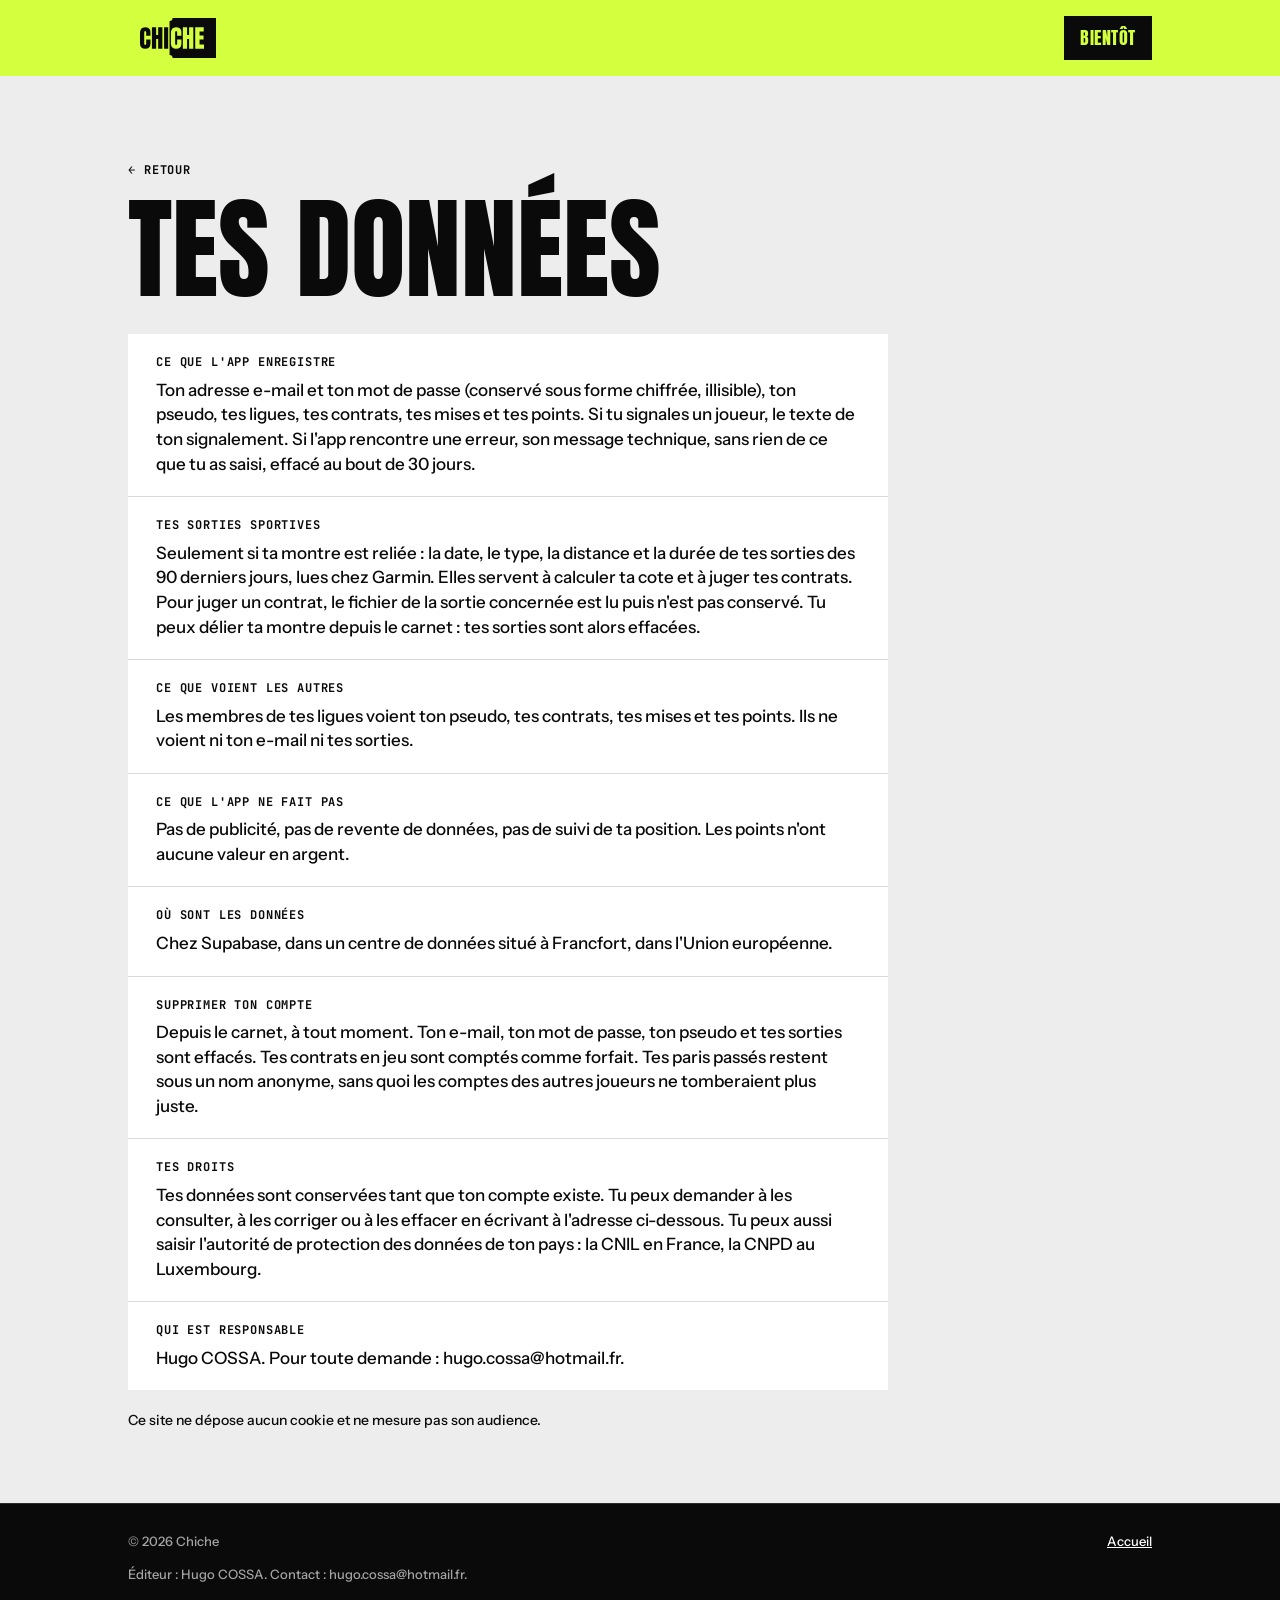
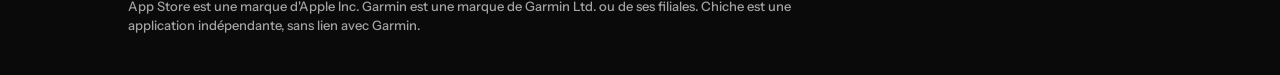
==== confidentialite.html @ c739233f "Mise en ligne du site Co-Authored-By: Claude Fable 5.2 <noreply@anthropic.com>" ====
<!doctype html>
<html lang="fr">
<head>
  <meta charset="utf-8">
  <meta name="viewport" content="width=device-width, initial-scale=1, viewport-fit=cover">
  <title>Tes données — Chiche</title>
  <meta name="description" content="Ce que Chiche enregistre, ce que voient les autres joueurs, où sont les données et comment supprimer ton compte.">
  <meta name="theme-color" content="#EDEDED">
  <link rel="canonical" href="https://chiche.cloud/confidentialite.html">
  <link rel="icon" href="assets/favicon.svg" type="image/svg+xml">
  <link rel="icon" href="assets/favicon-32.png" sizes="32x32" type="image/png">
  <link rel="apple-touch-icon" href="assets/apple-touch-icon.png">
  <link rel="stylesheet" href="styles.css">
</head>
<body>
  <header class="top">
    <div class="wrap top__row">
      <a class="top__logo" href="./" aria-label="Chiche, accueil"><img src="assets/chiche-ticket.svg" alt="Chiche" width="182" height="40"></a>
      <nav class="top__nav" aria-label="Sections">
        <a class="button button--small" data-store href="./#telecharger">Bientôt</a>
      </nav>
    </div>
  </header>

  <main class="page">
    <div class="wrap">
      <a class="back" href="./"><span aria-hidden="true">←</span> Retour</a>
      <h1 class="display">Tes données</h1>
      <!-- Ce texte est celui de l'écran « Tes données » de l'app (apps/mobile/src/lib/legal.ts) : un test vérifie qu'ils sont identiques. -->
      <div class="page__list">
        <section><h2>Ce que l'app enregistre</h2><p>Ton adresse e-mail et ton mot de passe (conservé sous forme chiffrée, illisible), ton pseudo, tes ligues, tes contrats, tes mises et tes points. Si tu signales un joueur, le texte de ton signalement. Si l'app rencontre une erreur, son message technique, sans rien de ce que tu as saisi, effacé au bout de 30 jours.</p></section>
        <section><h2>Tes sorties sportives</h2><p>Seulement si ta montre est reliée : la date, le type, la distance et la durée de tes sorties des 90 derniers jours, lues chez Garmin. Elles servent à calculer ta cote et à juger tes contrats. Pour juger un contrat, le fichier de la sortie concernée est lu puis n'est pas conservé. Tu peux délier ta montre depuis le carnet : tes sorties sont alors effacées.</p></section>
        <section><h2>Ce que voient les autres</h2><p>Les membres de tes ligues voient ton pseudo, tes contrats, tes mises et tes points. Ils ne voient ni ton e-mail ni tes sorties.</p></section>
        <section><h2>Ce que l'app ne fait pas</h2><p>Pas de publicité, pas de revente de données, pas de suivi de ta position. Les points n'ont aucune valeur en argent.</p></section>
        <section><h2>Où sont les données</h2><p>Chez Supabase, dans un centre de données situé à Francfort, dans l'Union européenne.</p></section>
        <section><h2>Supprimer ton compte</h2><p>Depuis le carnet, à tout moment. Ton e-mail, ton mot de passe, ton pseudo et tes sorties sont effacés. Tes contrats en jeu sont comptés comme forfait. Tes paris passés restent sous un nom anonyme, sans quoi les comptes des autres joueurs ne tomberaient plus juste.</p></section>
        <section><h2>Tes droits</h2><p>Tes données sont conservées tant que ton compte existe. Tu peux demander à les consulter, à les corriger ou à les effacer en écrivant à l'adresse ci-dessous. Tu peux aussi saisir l'autorité de protection des données de ton pays : la CNIL en France, la CNPD au Luxembourg.</p></section>
        <section><h2>Qui est responsable</h2><p>Hugo COSSA. Pour toute demande : hugo.cossa@hotmail.fr.</p></section>
      </div>
      <p class="page__note">Ce site ne dépose aucun cookie et ne mesure pas son audience.</p>
    </div>
  </main>

  <footer class="foot">
    <div class="wrap">
      <div class="foot__row">
        <span>© 2026 Chiche</span>
        <span><a href="./">Accueil</a></span>
      </div>
      <p>Éditeur : Hugo COSSA. Contact : hugo.cossa@hotmail.fr.</p>
      <p>App Store est une marque d'Apple Inc. Garmin est une marque de Garmin Ltd. ou de ses filiales. Chiche est une application indépendante, sans lien avec Garmin.</p>
    </div>
  </footer>

  <script src="site.js"></script>
</body>
</html>
---- styles.css ----
/* Chiche — le site. Mêmes couleurs, mêmes polices et mêmes pièces que l'app (brand/tokens.json). */

@font-face {
  font-family: "Anton";
  src: url("fonts/Anton-Regular.ttf") format("truetype");
  font-display: swap;
}
@font-face {
  font-family: "Instrument Sans";
  font-weight: 500;
  src: url("fonts/InstrumentSans-Medium.ttf") format("truetype");
  font-display: swap;
}
@font-face {
  font-family: "Instrument Sans";
  font-weight: 600;
  src: url("fonts/InstrumentSans-SemiBold.ttf") format("truetype");
  font-display: swap;
}
@font-face {
  font-family: "JetBrains Mono";
  font-weight: 500;
  src: url("fonts/JetBrainsMono-Medium.ttf") format("truetype");
  font-display: swap;
}
@font-face {
  font-family: "JetBrains Mono";
  font-weight: 700;
  src: url("fonts/JetBrainsMono-Bold.ttf") format("truetype");
  font-display: swap;
}

/* Mise en page : des bandes pleine largeur, comme les blocs d'un ticket ; aucun arrondi. */
:root {
  --ink: #0a0a0a;
  --counter: #ededed;
  --ticket: #ffffff;
  --acid: #d4ff3f;
  --red: #ff4127;
  --grey: #5c5c5c;
  --grey-on-ink: #a3a3a3;
  --rule: #d9d9d9;

  --display: "Anton", "Arial Narrow", Impact, sans-serif;
  --text: "Instrument Sans", system-ui, -apple-system, "Segoe UI", sans-serif;
  --mono: "JetBrains Mono", ui-monospace, "SF Mono", Menlo, monospace;

  --gutter: clamp(16px, 5vw, 48px);
  --wide: 1120px;
}

*,
*::before,
*::after {
  box-sizing: border-box;
}
html {
  -webkit-text-size-adjust: 100%;
  scroll-behavior: smooth;
}
body {
  margin: 0;
  background: var(--counter);
  color: var(--ink);
  font: 500 17px / 1.45 var(--text);
}
img {
  max-width: 100%;
  display: block;
}
a {
  color: inherit;
}
:focus-visible {
  outline: 3px solid var(--ink);
  outline-offset: 3px;
}
.on-ink :focus-visible {
  outline-color: var(--acid);
}

.wrap {
  max-width: var(--wide);
  margin-inline: auto;
  padding-left: max(var(--gutter), env(safe-area-inset-left, 0px));
  padding-right: max(var(--gutter), env(safe-area-inset-right, 0px));
}

/* ---- Typographie ---- */
.display {
  font-family: var(--display);
  font-weight: 400;
  text-transform: uppercase;
  line-height: 1.02;
  letter-spacing: 0;
  margin: 0;
  text-wrap: balance;
}
.mono {
  font-family: var(--mono);
  font-weight: 500;
  font-size: 12px;
  line-height: 1.45;
  letter-spacing: 0.07em;
  text-transform: uppercase;
  color: var(--grey);
  margin: 0;
}
.mono--bold {
  font-weight: 700;
  color: var(--ink);
}
.lead {
  font-size: clamp(18px, 2.2vw, 22px);
  font-weight: 600;
  line-height: 1.35;
  margin: 0;
  max-width: 34ch;
}

/* ---- Boutons ---- */
.button {
  display: inline-flex;
  align-items: center;
  justify-content: center;
  min-height: 64px;
  padding: 0 28px;
  border: 0;
  background: var(--ink);
  color: var(--acid);
  font-family: var(--display);
  font-size: 26px;
  letter-spacing: 0.03em;
  text-transform: uppercase;
  text-decoration: none;
  cursor: pointer;
}
.button:hover {
  background: #000;
}
.button:active {
  transform: translate(2px, 2px);
}
.button--acid {
  background: var(--acid);
  color: var(--ink);
  box-shadow: 6px 6px 0 var(--ink);
}
.button--acid:hover {
  background: var(--acid);
}
.button--acid:active {
  transform: translate(6px, 6px);
  box-shadow: none;
}
.on-ink .button--acid {
  box-shadow: 6px 6px 0 var(--ticket);
}
/* Tant que l'app n'est pas publiée, le bouton est une simple mention : il ne se presse pas. */
span.button {
  cursor: default;
}
span.button:hover {
  background: var(--ink);
}
span.button:active {
  transform: none;
}
span.button--acid:hover {
  background: var(--acid);
}
span.button--acid:active {
  transform: none;
  box-shadow: 6px 6px 0 var(--ink);
}
.on-ink span.button--acid:active {
  box-shadow: 6px 6px 0 var(--ticket);
}
.sr {
  position: absolute;
  width: 1px;
  height: 1px;
  margin: -1px;
  padding: 0;
  overflow: hidden;
  clip-path: inset(50%);
  white-space: nowrap;
  border: 0;
}
.button--small {
  min-height: 44px;
  padding: 0 16px;
  font-size: 18px;
}

/* ---- En-tête ---- */
.top {
  background: var(--acid);
}
.top__row {
  display: flex;
  align-items: center;
  justify-content: space-between;
  gap: 16px;
  padding-block: 16px;
}
.top__logo img {
  height: 40px;
  width: auto;
}
.top__nav {
  display: flex;
  align-items: center;
  gap: 22px;
}
.top__nav a.link {
  font: 700 12px / 1 var(--mono);
  letter-spacing: 0.07em;
  text-transform: uppercase;
  text-decoration: none;
  padding-block: 16px;
}
.top__nav a.link:hover {
  text-decoration: underline;
}
@media (max-width: 640px) {
  .top__nav a.link {
    display: none;
  }
}

/* ---- Invitation (lien partagé depuis l'app : ?code=…) ---- */
.invite {
  background: var(--ink);
  color: var(--ticket);
}
.invite__row {
  display: flex;
  flex-wrap: wrap;
  align-items: center;
  justify-content: space-between;
  gap: 16px 32px;
  padding-block: 22px;
}
.invite .mono {
  color: var(--acid);
}
.invite__code {
  font-family: var(--mono);
  font-weight: 700;
  font-size: clamp(26px, 6vw, 40px);
  letter-spacing: 0.08em;
  margin: 6px 0;
  user-select: all;
  overflow-wrap: anywhere;
}
.invite__text {
  margin: 0;
  max-width: 44ch;
  font-weight: 600;
}

/* ---- Ouverture ---- */
.hero {
  background: var(--acid);
}
.hero__grid {
  display: grid;
  grid-template-columns: minmax(0, 1fr);
  gap: 40px;
  padding-block: clamp(24px, 5vw, 56px) clamp(40px, 7vw, 88px);
  align-items: start;
}
@media (min-width: 940px) {
  .hero__grid {
    grid-template-columns: minmax(0, 1.05fr) minmax(0, 0.95fr);
    gap: 56px;
  }
}
/* Le nom remplit sa colonne sans jamais en sortir : « CHICHE ? » fait environ 3,2 fois sa taille de large. */
.hero h1 {
  font-size: min(27vw, 200px);
  line-height: 0.9;
  margin-left: -0.02em;
  white-space: nowrap;
}
@media (min-width: 940px) {
  .hero h1 {
    font-size: min(13.4vw, 172px);
  }
}
.hero__say {
  font-size: clamp(34px, 5.4vw, 60px);
  margin-top: 18px;
}
.hero__text {
  margin-top: 22px;
}
.hero__cta {
  margin-top: 30px;
  display: flex;
  flex-direction: column;
  align-items: flex-start;
  gap: 14px;
}
.hero__cta .mono {
  color: var(--ink);
}

/* ---- Le ticket ---- */
.ticket {
  position: relative;
  background: var(--ticket);
}
.ticket__part {
  padding: 20px clamp(18px, 3vw, 28px);
}
.ticket__row {
  display: flex;
  justify-content: space-between;
  gap: 12px;
  flex-wrap: wrap;
}
.ticket__title {
  font-size: clamp(52px, 8.4vw, 84px);
  margin-top: 10px;
}
.ticket__gage {
  margin: 10px 0 0;
  font-weight: 600;
}
.tear {
  position: relative;
  height: 16px;
}
.tear::before {
  content: "";
  position: absolute;
  left: 22px;
  right: 22px;
  top: 7px;
  border-top: 2px dashed var(--ink);
}
.tear::after {
  content: "";
  position: absolute;
  inset: 0 -8px;
  background:
    radial-gradient(circle at 0 50%, var(--page, var(--acid)) 8px, transparent 8.5px),
    radial-gradient(circle at 100% 50%, var(--page, var(--acid)) 8px, transparent 8.5px);
}
.opinions {
  display: grid;
  grid-template-columns: 1fr 1fr;
  gap: 12px;
}
.opinions .display {
  font-size: clamp(44px, 7vw, 64px);
  margin-top: 4px;
  font-variant-numeric: tabular-nums;
}
.split {
  display: flex;
  height: 26px;
  border: 3px solid var(--ink);
  background: var(--ink);
  margin-top: 16px;
}
.split__pour {
  background: var(--acid);
  transition: width 0.45s cubic-bezier(0.2, 0.7, 0.2, 1);
}
.odds {
  display: flex;
  justify-content: space-between;
  gap: 12px;
  margin-top: 8px;
  font: 700 14px / 1.4 var(--mono);
  letter-spacing: 0.07em;
  text-transform: uppercase;
  font-variant-numeric: tabular-nums;
}
.odds + .odds {
  font-weight: 500;
  font-size: 12px;
  color: var(--grey);
  margin-top: 2px;
}

/* ---- La démonstration ---- */
.play__sides {
  display: grid;
  grid-template-columns: 1fr 1fr;
  gap: 12px;
  margin-top: 10px;
}
.side {
  min-height: 60px;
  border: 3px solid var(--ink);
  background: var(--ticket);
  color: var(--ink);
  font: 400 26px / 1 var(--display);
  letter-spacing: 0.03em;
  text-transform: uppercase;
  cursor: pointer;
}
.side[aria-pressed="true"][data-side="pour"] {
  background: var(--acid);
}
.side[aria-pressed="true"][data-side="contre"] {
  background: var(--ink);
  color: var(--ticket);
}
.chips-set {
  border: 0;
  margin: 0;
  padding: 0;
  min-width: 0;
}
.chips {
  display: grid;
  grid-template-columns: repeat(3, 1fr);
  gap: 8px;
  margin-top: 10px;
}
.chip {
  min-height: 46px;
  border: 2px solid var(--ink);
  background: transparent;
  color: var(--ink);
  font: 700 14px / 1 var(--mono);
  cursor: pointer;
}
.chip[aria-pressed="true"] {
  background: var(--ink);
  color: var(--ticket);
}
.play__preview {
  margin: 14px 0 0;
  font-weight: 600;
  min-height: 3em;
}
.play__go {
  width: 100%;
  margin-top: 12px;
}
.play__note {
  margin: 12px 0 0;
  font-size: 13px;
  color: var(--grey);
}
.verdict {
  position: absolute;
  inset: 0;
  display: flex;
  flex-direction: column;
  align-items: center;
  justify-content: center;
  gap: 18px;
  padding: 24px;
  text-align: center;
}
.verdict[hidden] {
  display: none;
}
.verdict[data-result="tenu"] {
  background: var(--acid);
  color: var(--ink);
}
.verdict[data-result="rate"] {
  background: var(--ink);
  color: var(--ticket);
}
.verdict img {
  width: min(78%, 380px);
  height: auto;
  animation: tampon 0.26s cubic-bezier(0.55, 0, 1, 0.45) both;
}
.verdict__time {
  font-size: clamp(64px, 12vw, 104px);
  font-variant-numeric: tabular-nums;
}
.verdict__text {
  margin: 0;
  font-weight: 600;
  max-width: 30ch;
}
.verdict .button {
  margin-top: 4px;
}
.verdict[data-result="rate"] .button {
  background: var(--acid);
  color: var(--ink);
}
@keyframes tampon {
  from {
    opacity: 0;
    transform: scale(3.2);
  }
  30% {
    opacity: 1;
  }
  to {
    opacity: 1;
    transform: scale(1);
  }
}
@media (prefers-reduced-motion: reduce) {
  .verdict img {
    animation: none;
  }
  .split__pour {
    transition: none;
  }
  html {
    scroll-behavior: auto;
  }
}

/* ---- Les trois temps ---- */
.steps {
  display: grid;
  grid-template-columns: minmax(0, 1fr);
}
@media (min-width: 860px) {
  .steps {
    grid-template-columns: repeat(3, minmax(0, 1fr));
  }
}
.step {
  padding: clamp(28px, 5vw, 56px) max(var(--gutter), env(safe-area-inset-left, 0px));
  display: grid;
  grid-template-columns: auto minmax(0, 1fr);
  gap: 20px;
  align-items: start;
}
.step__n {
  font-size: clamp(96px, 12vw, 150px);
  line-height: 0.86;
}
.step h3 {
  font-size: clamp(34px, 3.2vw, 44px);
}
.step p {
  margin: 12px 0 0;
  font-weight: 600;
  max-width: 30ch;
}
.step--acid {
  background: var(--acid);
}
.step--ticket {
  background: var(--ticket);
}
.step--ink {
  background: var(--ink);
  color: var(--ticket);
}
.step--ink .step__n,
.step--ink h3 {
  color: var(--acid);
}

/* ---- Les règles ---- */
.rules {
  background: var(--counter);
  padding-block: clamp(48px, 8vw, 96px);
}
.rules h2 {
  font-size: clamp(48px, 8vw, 96px);
  line-height: 1.1;
}
.rules__list {
  list-style: none;
  margin: 28px 0 0;
  padding: 0;
  background: var(--ticket);
  display: grid;
  grid-template-columns: minmax(0, 1fr);
}
@media (min-width: 860px) {
  .rules__list {
    grid-template-columns: repeat(2, minmax(0, 1fr));
  }
}
.rules__list li {
  padding: 22px clamp(18px, 3vw, 28px);
  border-top: 1px solid var(--rule);
}
@media (min-width: 860px) {
  .rules__list li:nth-child(odd) {
    border-right: 1px solid var(--rule);
  }
}
.rules__list h3 {
  font: 700 12px / 1.45 var(--mono);
  letter-spacing: 0.07em;
  text-transform: uppercase;
  margin: 0 0 6px;
}
.rules__list p {
  margin: 0;
  max-width: 46ch;
}

/* ---- L'appel final ---- */
.final {
  background: var(--ink);
  color: var(--ticket);
  padding-block: clamp(56px, 9vw, 112px);
}
.final__grid {
  display: grid;
  grid-template-columns: minmax(0, 1fr);
  gap: 36px;
  align-items: center;
}
@media (min-width: 860px) {
  .final__grid {
    grid-template-columns: minmax(0, 1fr) auto;
  }
}
.final h2 {
  font-size: clamp(56px, 10vw, 128px);
  line-height: 1.08;
  color: var(--acid);
}
.final p {
  margin: 18px 0 0;
}
.final .mono {
  color: var(--grey-on-ink);
  margin-top: 14px;
}
.final__stamp {
  width: min(100%, 340px);
}

/* ---- Pied de page ---- */
.foot {
  background: var(--ink);
  color: var(--grey-on-ink);
  border-top: 1px solid #2a2a2a;
  padding-block: 28px 40px;
  font-size: 13px;
}
.foot__row {
  display: flex;
  flex-wrap: wrap;
  gap: 12px 28px;
  align-items: center;
  justify-content: space-between;
}
.foot a {
  color: var(--ticket);
}
.foot p {
  margin: 14px 0 0;
  max-width: 80ch;
}

/* ---- Page de texte (données personnelles) ---- */
.page {
  padding-block: clamp(32px, 6vw, 72px);
}
.page h1 {
  font-size: clamp(56px, 10vw, 112px);
}
.page__list {
  margin: 28px 0 0;
  background: var(--ticket);
  max-width: 760px;
}
.page__list section {
  padding: 20px clamp(18px, 3vw, 28px);
  border-top: 1px solid var(--rule);
}
.page__list section:first-child {
  border-top: 0;
}
.page__list h2 {
  font: 700 12px / 1.45 var(--mono);
  letter-spacing: 0.07em;
  text-transform: uppercase;
  margin: 0 0 6px;
}
.page__list p {
  margin: 0;
}
.page__note {
  margin: 20px 0 0;
  max-width: 760px;
  font-size: 14px;
}
.page__lead {
  margin: 20px 0 28px;
  max-width: 46ch;
}
.back {
  display: inline-flex;
  align-items: center;
  gap: 8px;
  min-height: 44px;
  font: 700 12px / 1 var(--mono);
  letter-spacing: 0.07em;
  text-transform: uppercase;
  text-decoration: none;
}
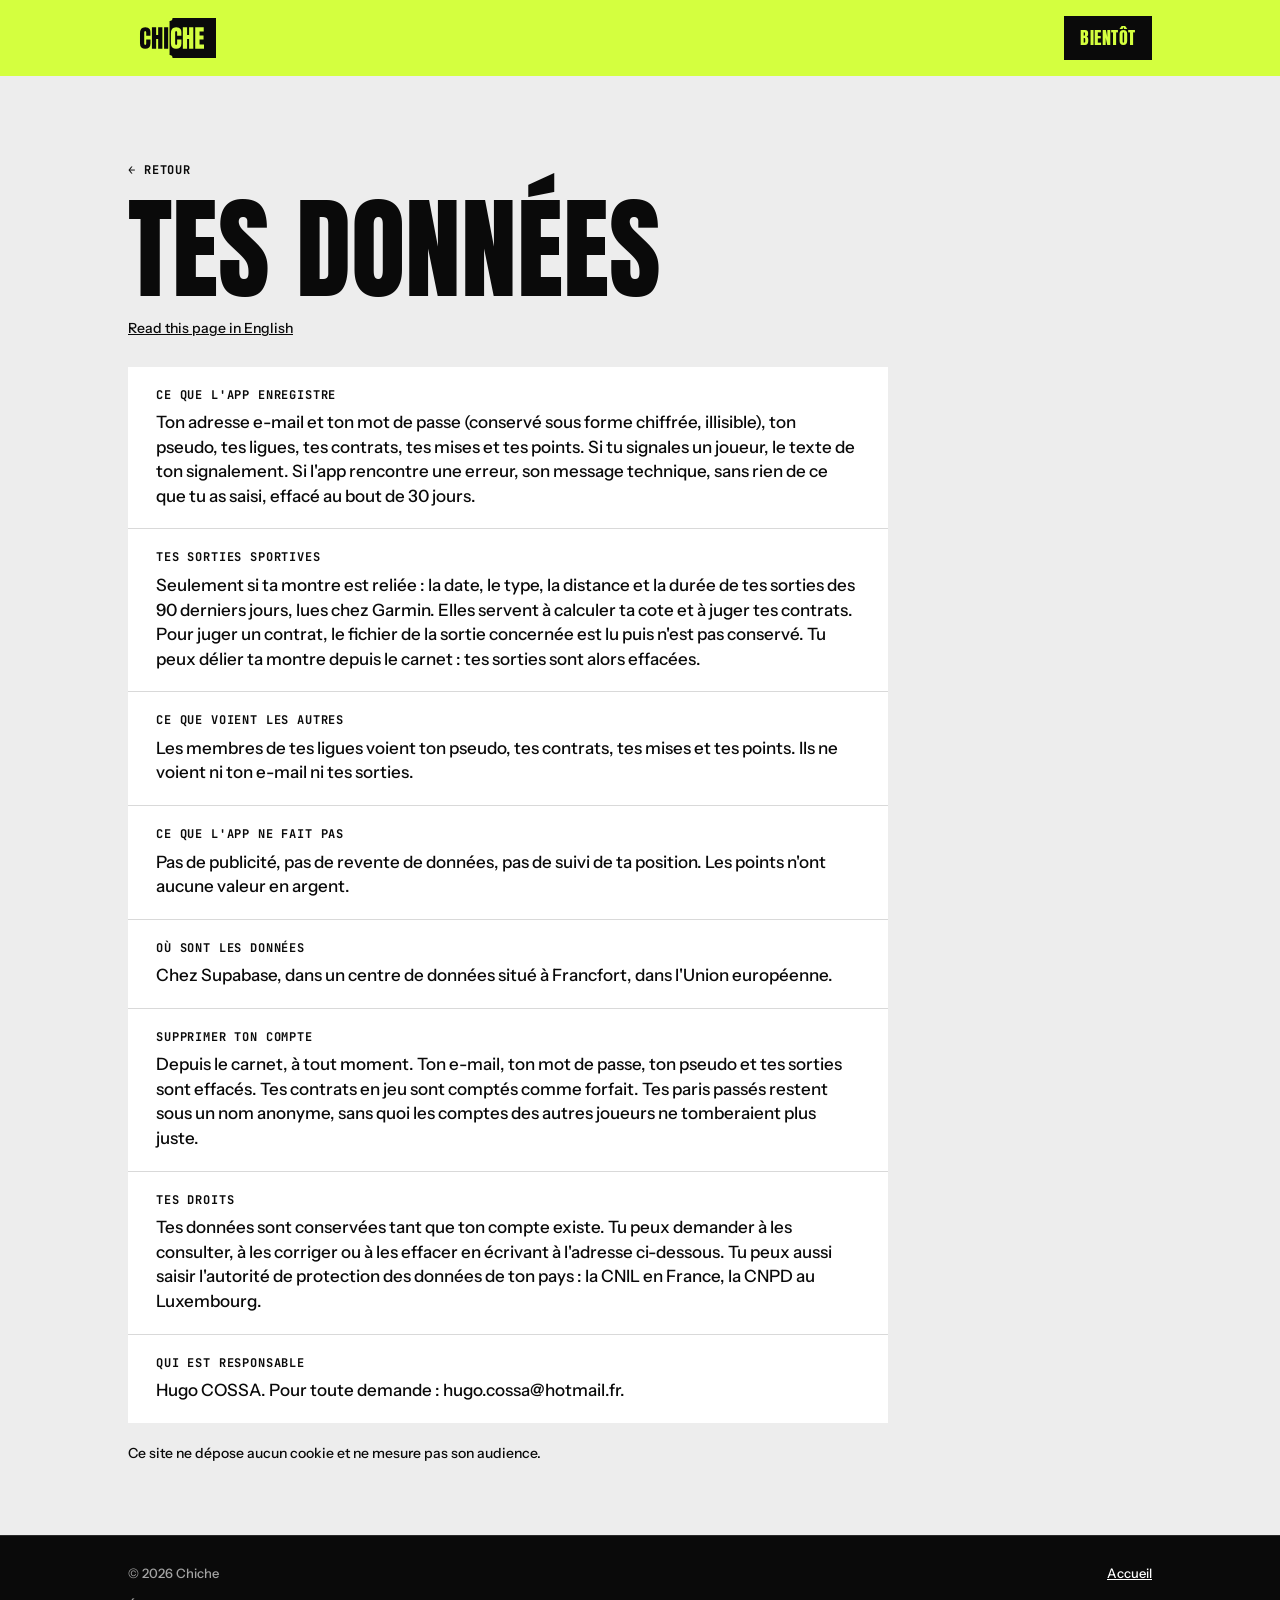
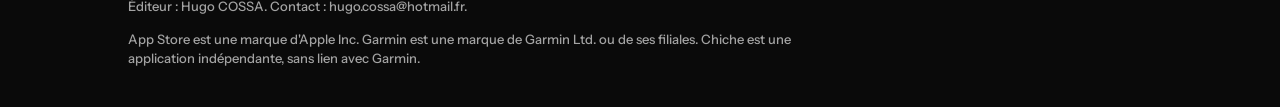
==== commit e738bd6e: "Tes données : version anglaise Co-Authored-By: Claude Fable 5.2 <noreply@anthropic.com>" ====
--- a/confidentialite.html
+++ b/confidentialite.html
@@ -26,6 +26,7 @@
     <div class="wrap">
       <a class="back" href="./"><span aria-hidden="true">←</span> Retour</a>
       <h1 class="display">Tes données</h1>
+      <p class="page__lang"><a href="privacy.html" hreflang="en" lang="en">Read this page in English</a></p>
       <!-- Ce texte est celui de l'écran « Tes données » de l'app (apps/mobile/src/lib/legal.ts) : un test vérifie qu'ils sont identiques. -->
       <div class="page__list">
         <section><h2>Ce que l'app enregistre</h2><p>Ton adresse e-mail et ton mot de passe (conservé sous forme chiffrée, illisible), ton pseudo, tes ligues, tes contrats, tes mises et tes points. Si tu signales un joueur, le texte de ton signalement. Si l'app rencontre une erreur, son message technique, sans rien de ce que tu as saisi, effacé au bout de 30 jours.</p></section>
--- a/styles.css
+++ b/styles.css
@@ -687,6 +687,10 @@
 .page__list p {
   margin: 0;
 }
+.page__lang {
+  margin: 12px 0 0;
+  font-size: 14px;
+}
 .page__note {
   margin: 20px 0 0;
   max-width: 760px;
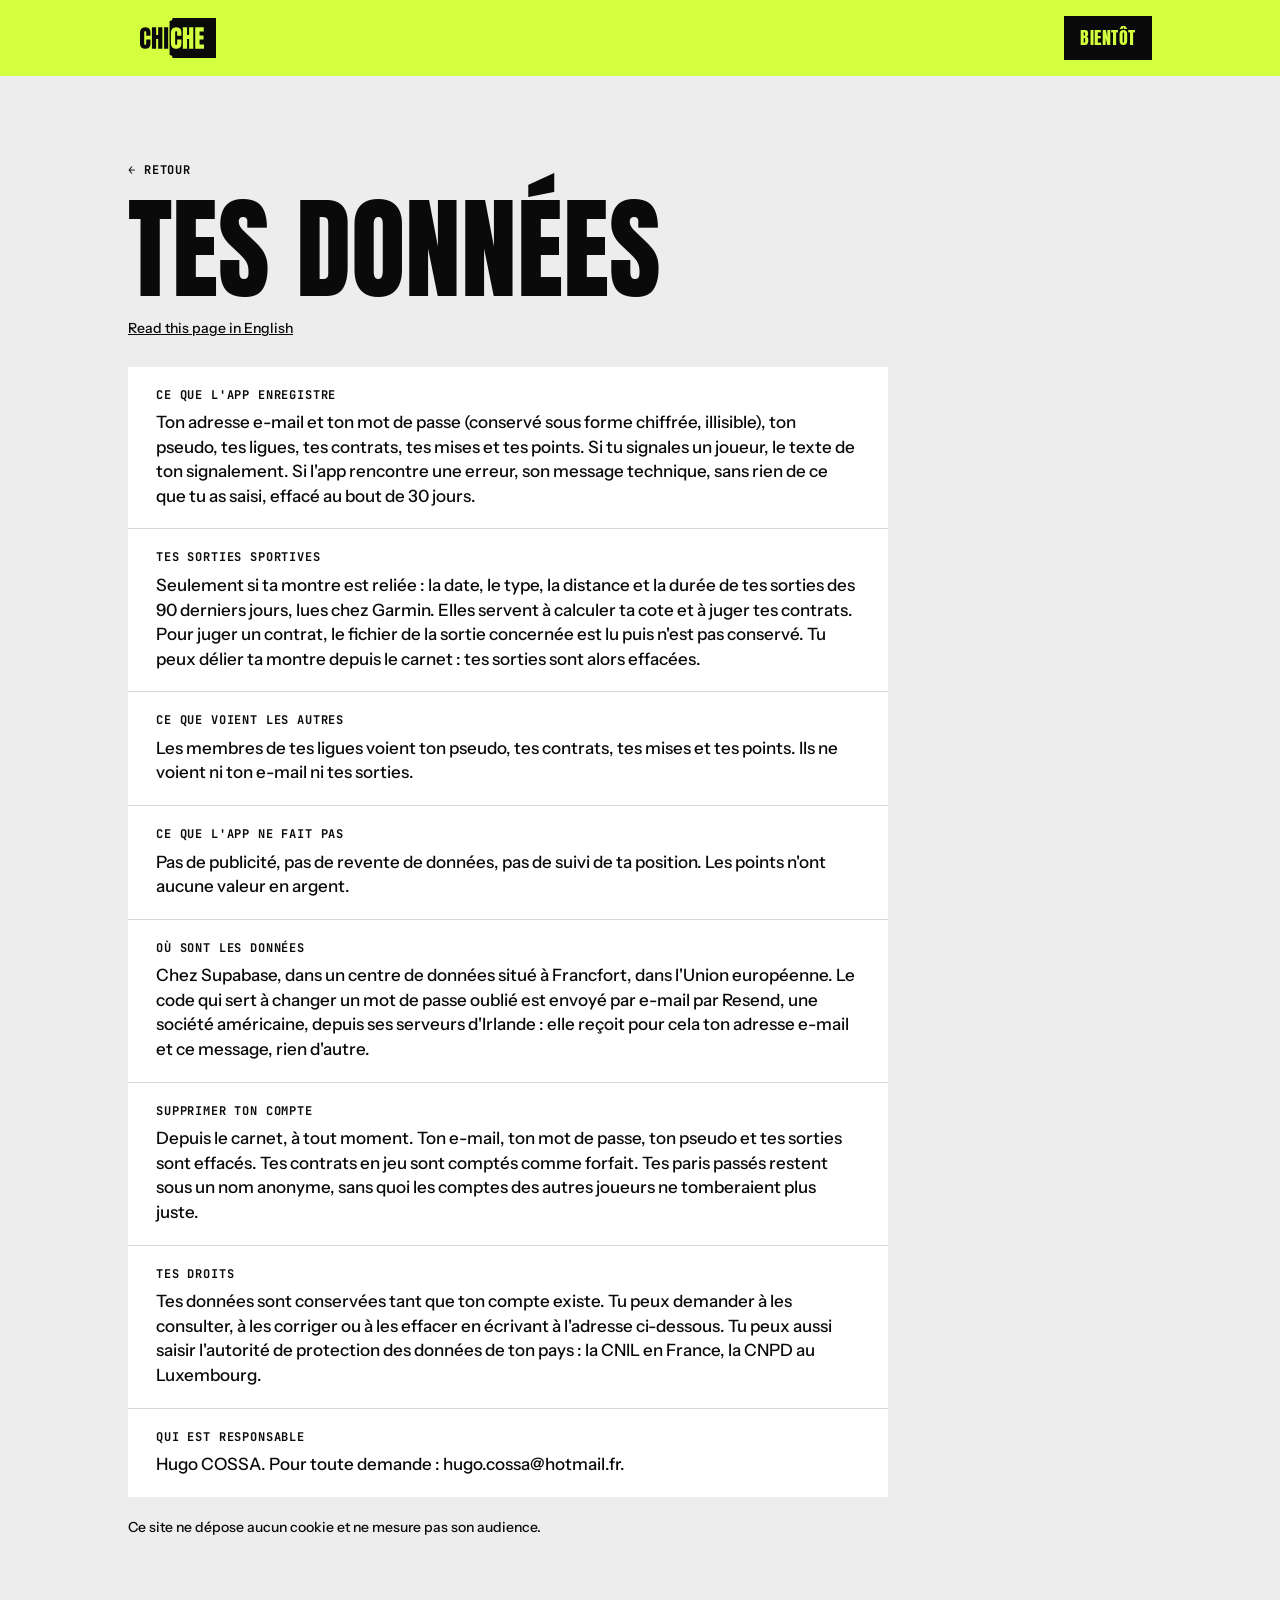
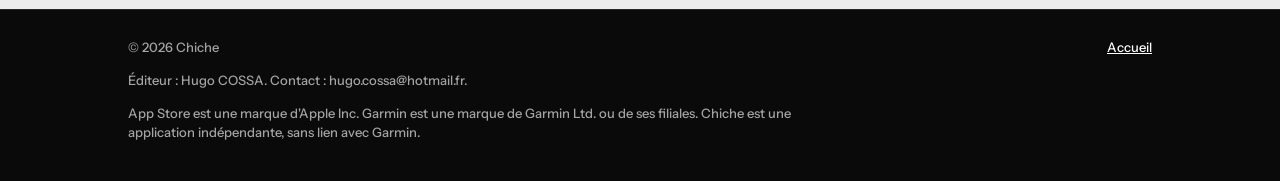
==== commit 8d549bea: "Tes données : le service d'envoi des e-mails est nommé Co-Authored-By: Claude Fable 5.2 <noreply@ant" ====
--- a/confidentialite.html
+++ b/confidentialite.html
@@ -33,7 +33,7 @@
         <section><h2>Tes sorties sportives</h2><p>Seulement si ta montre est reliée : la date, le type, la distance et la durée de tes sorties des 90 derniers jours, lues chez Garmin. Elles servent à calculer ta cote et à juger tes contrats. Pour juger un contrat, le fichier de la sortie concernée est lu puis n'est pas conservé. Tu peux délier ta montre depuis le carnet : tes sorties sont alors effacées.</p></section>
         <section><h2>Ce que voient les autres</h2><p>Les membres de tes ligues voient ton pseudo, tes contrats, tes mises et tes points. Ils ne voient ni ton e-mail ni tes sorties.</p></section>
         <section><h2>Ce que l'app ne fait pas</h2><p>Pas de publicité, pas de revente de données, pas de suivi de ta position. Les points n'ont aucune valeur en argent.</p></section>
-        <section><h2>Où sont les données</h2><p>Chez Supabase, dans un centre de données situé à Francfort, dans l'Union européenne.</p></section>
+        <section><h2>Où sont les données</h2><p>Chez Supabase, dans un centre de données situé à Francfort, dans l'Union européenne. Le code qui sert à changer un mot de passe oublié est envoyé par e-mail par Resend, une société américaine, depuis ses serveurs d'Irlande : elle reçoit pour cela ton adresse e-mail et ce message, rien d'autre.</p></section>
         <section><h2>Supprimer ton compte</h2><p>Depuis le carnet, à tout moment. Ton e-mail, ton mot de passe, ton pseudo et tes sorties sont effacés. Tes contrats en jeu sont comptés comme forfait. Tes paris passés restent sous un nom anonyme, sans quoi les comptes des autres joueurs ne tomberaient plus juste.</p></section>
         <section><h2>Tes droits</h2><p>Tes données sont conservées tant que ton compte existe. Tu peux demander à les consulter, à les corriger ou à les effacer en écrivant à l'adresse ci-dessous. Tu peux aussi saisir l'autorité de protection des données de ton pays : la CNIL en France, la CNPD au Luxembourg.</p></section>
         <section><h2>Qui est responsable</h2><p>Hugo COSSA. Pour toute demande : hugo.cossa@hotmail.fr.</p></section>
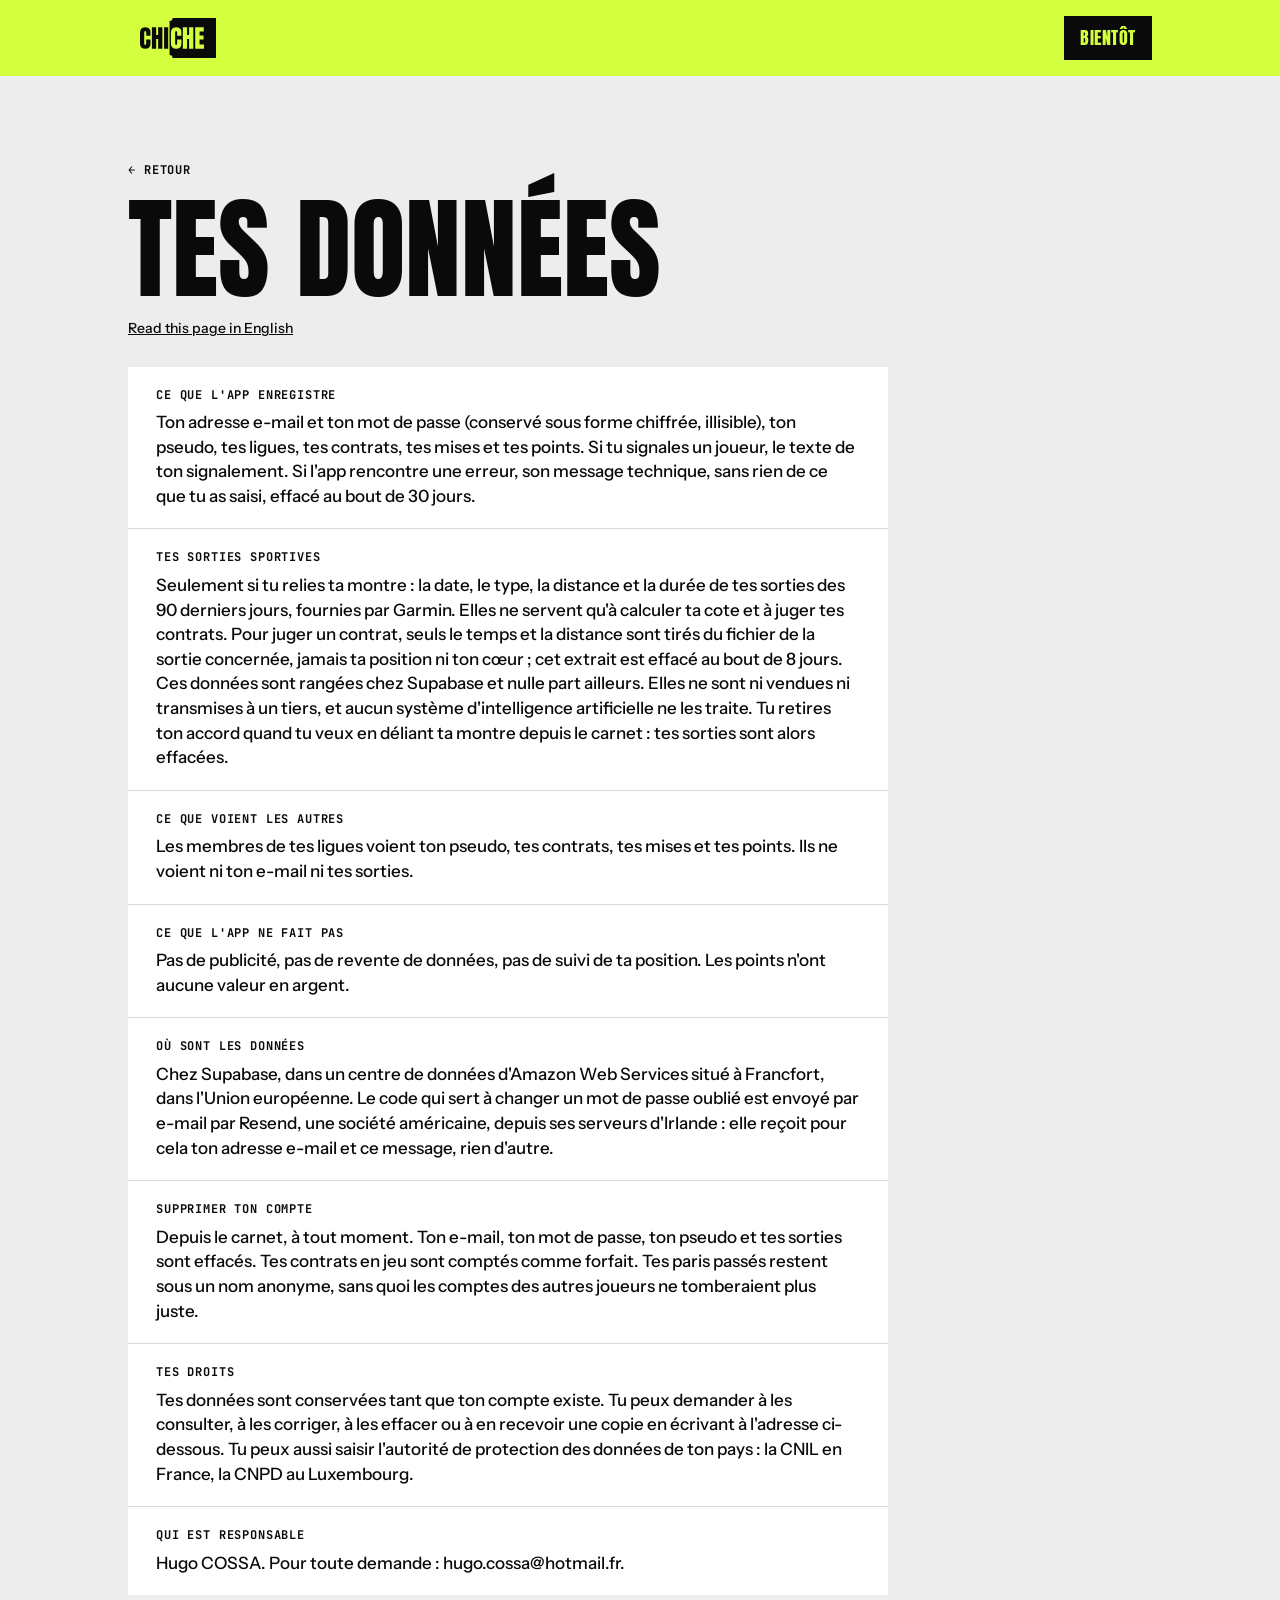
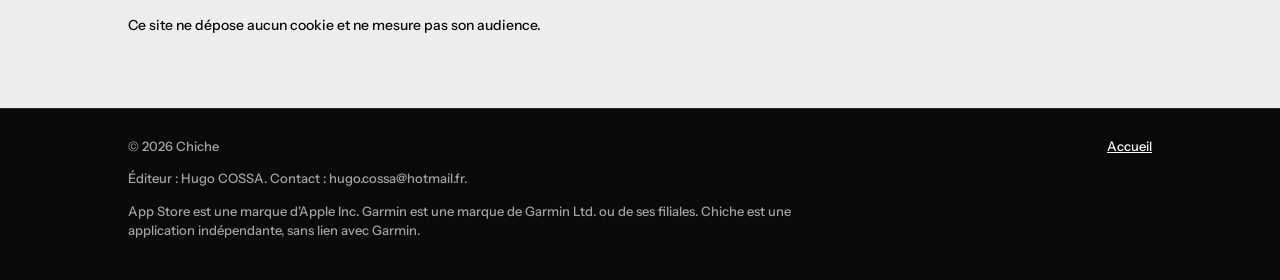
==== commit 575e8aad: "Tes données : ce que Garmin demande d'y lire ; page de retour de la liaison Co-Authored-By: Claude F" ====
--- a/confidentialite.html
+++ b/confidentialite.html
@@ -30,12 +30,12 @@
       <!-- Ce texte est celui de l'écran « Tes données » de l'app (apps/mobile/src/lib/legal.ts) : un test vérifie qu'ils sont identiques. -->
       <div class="page__list">
         <section><h2>Ce que l'app enregistre</h2><p>Ton adresse e-mail et ton mot de passe (conservé sous forme chiffrée, illisible), ton pseudo, tes ligues, tes contrats, tes mises et tes points. Si tu signales un joueur, le texte de ton signalement. Si l'app rencontre une erreur, son message technique, sans rien de ce que tu as saisi, effacé au bout de 30 jours.</p></section>
-        <section><h2>Tes sorties sportives</h2><p>Seulement si ta montre est reliée : la date, le type, la distance et la durée de tes sorties des 90 derniers jours, lues chez Garmin. Elles servent à calculer ta cote et à juger tes contrats. Pour juger un contrat, le fichier de la sortie concernée est lu puis n'est pas conservé. Tu peux délier ta montre depuis le carnet : tes sorties sont alors effacées.</p></section>
+        <section><h2>Tes sorties sportives</h2><p>Seulement si tu relies ta montre : la date, le type, la distance et la durée de tes sorties des 90 derniers jours, fournies par Garmin. Elles ne servent qu'à calculer ta cote et à juger tes contrats. Pour juger un contrat, seuls le temps et la distance sont tirés du fichier de la sortie concernée, jamais ta position ni ton cœur ; cet extrait est effacé au bout de 8 jours. Ces données sont rangées chez Supabase et nulle part ailleurs. Elles ne sont ni vendues ni transmises à un tiers, et aucun système d'intelligence artificielle ne les traite. Tu retires ton accord quand tu veux en déliant ta montre depuis le carnet : tes sorties sont alors effacées.</p></section>
         <section><h2>Ce que voient les autres</h2><p>Les membres de tes ligues voient ton pseudo, tes contrats, tes mises et tes points. Ils ne voient ni ton e-mail ni tes sorties.</p></section>
         <section><h2>Ce que l'app ne fait pas</h2><p>Pas de publicité, pas de revente de données, pas de suivi de ta position. Les points n'ont aucune valeur en argent.</p></section>
-        <section><h2>Où sont les données</h2><p>Chez Supabase, dans un centre de données situé à Francfort, dans l'Union européenne. Le code qui sert à changer un mot de passe oublié est envoyé par e-mail par Resend, une société américaine, depuis ses serveurs d'Irlande : elle reçoit pour cela ton adresse e-mail et ce message, rien d'autre.</p></section>
+        <section><h2>Où sont les données</h2><p>Chez Supabase, dans un centre de données d'Amazon Web Services situé à Francfort, dans l'Union européenne. Le code qui sert à changer un mot de passe oublié est envoyé par e-mail par Resend, une société américaine, depuis ses serveurs d'Irlande : elle reçoit pour cela ton adresse e-mail et ce message, rien d'autre.</p></section>
         <section><h2>Supprimer ton compte</h2><p>Depuis le carnet, à tout moment. Ton e-mail, ton mot de passe, ton pseudo et tes sorties sont effacés. Tes contrats en jeu sont comptés comme forfait. Tes paris passés restent sous un nom anonyme, sans quoi les comptes des autres joueurs ne tomberaient plus juste.</p></section>
-        <section><h2>Tes droits</h2><p>Tes données sont conservées tant que ton compte existe. Tu peux demander à les consulter, à les corriger ou à les effacer en écrivant à l'adresse ci-dessous. Tu peux aussi saisir l'autorité de protection des données de ton pays : la CNIL en France, la CNPD au Luxembourg.</p></section>
+        <section><h2>Tes droits</h2><p>Tes données sont conservées tant que ton compte existe. Tu peux demander à les consulter, à les corriger, à les effacer ou à en recevoir une copie en écrivant à l'adresse ci-dessous. Tu peux aussi saisir l'autorité de protection des données de ton pays : la CNIL en France, la CNPD au Luxembourg.</p></section>
         <section><h2>Qui est responsable</h2><p>Hugo COSSA. Pour toute demande : hugo.cossa@hotmail.fr.</p></section>
       </div>
       <p class="page__note">Ce site ne dépose aucun cookie et ne mesure pas son audience.</p>
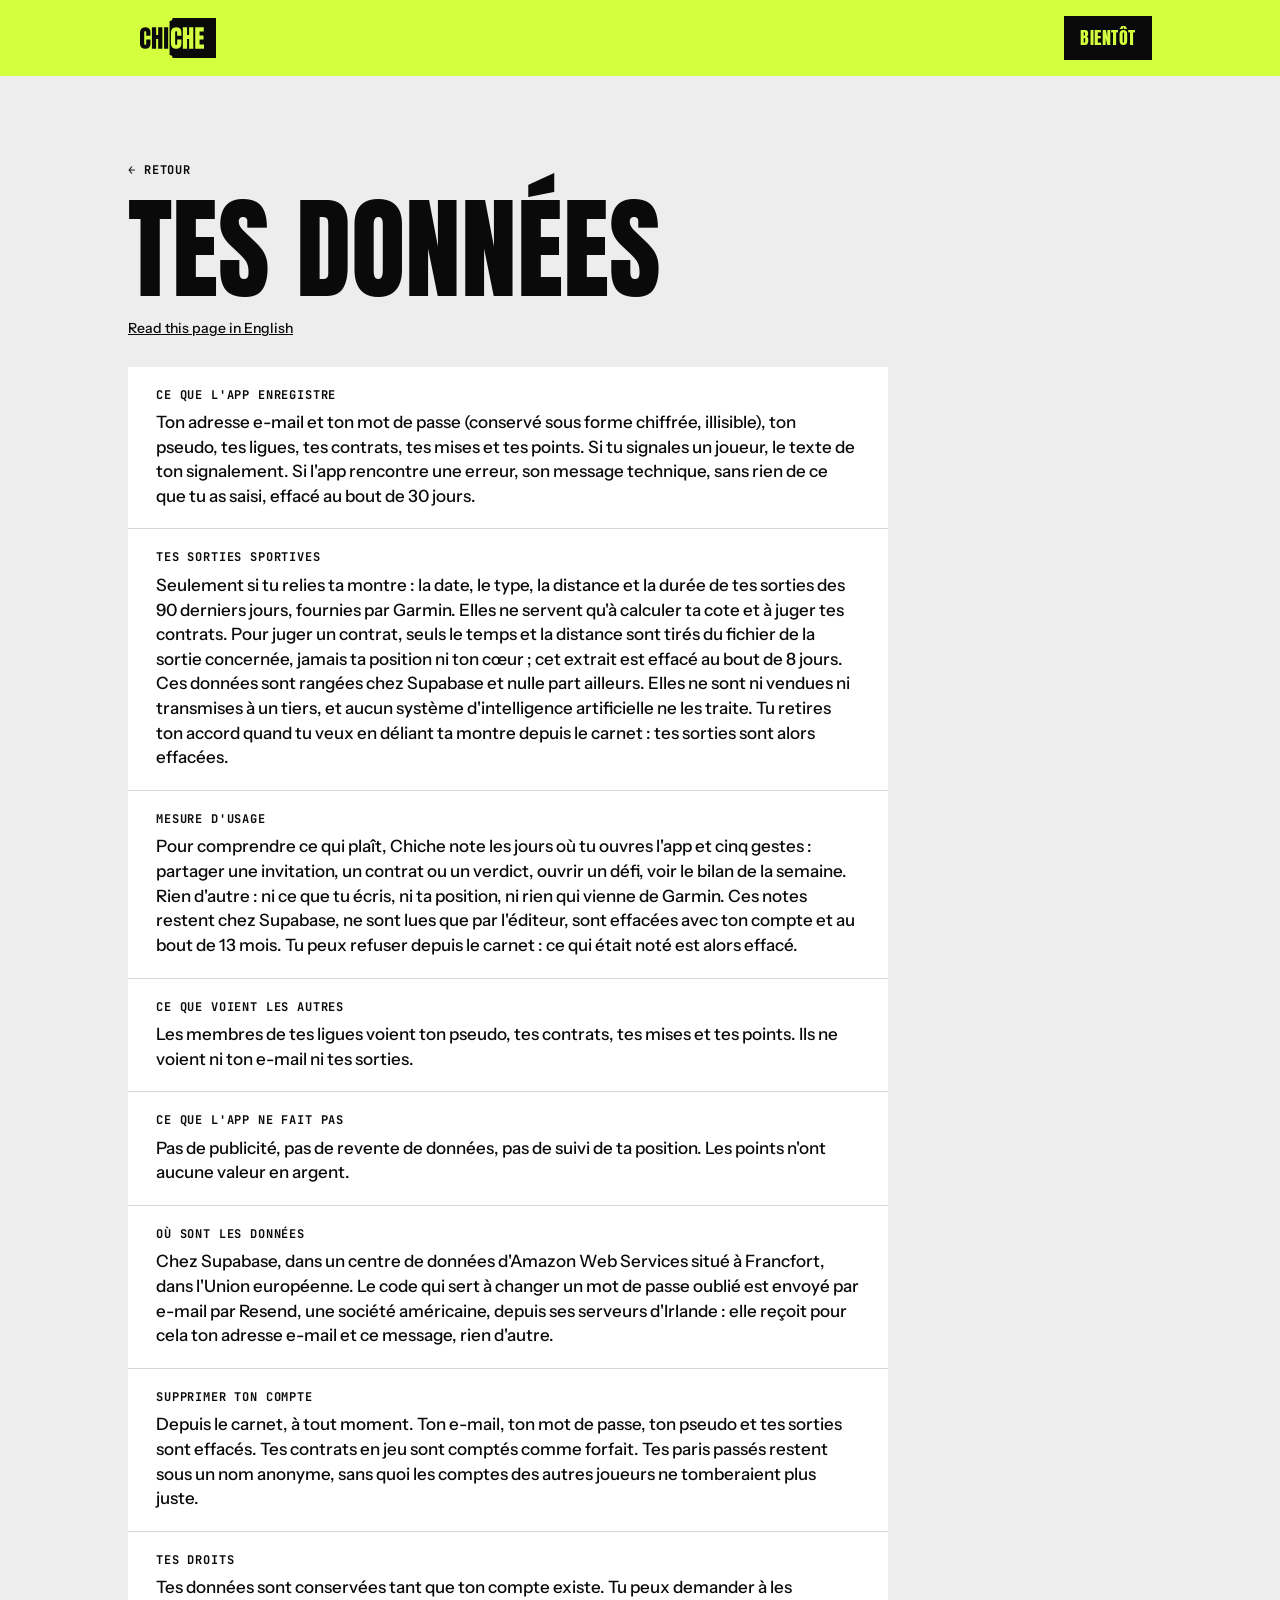
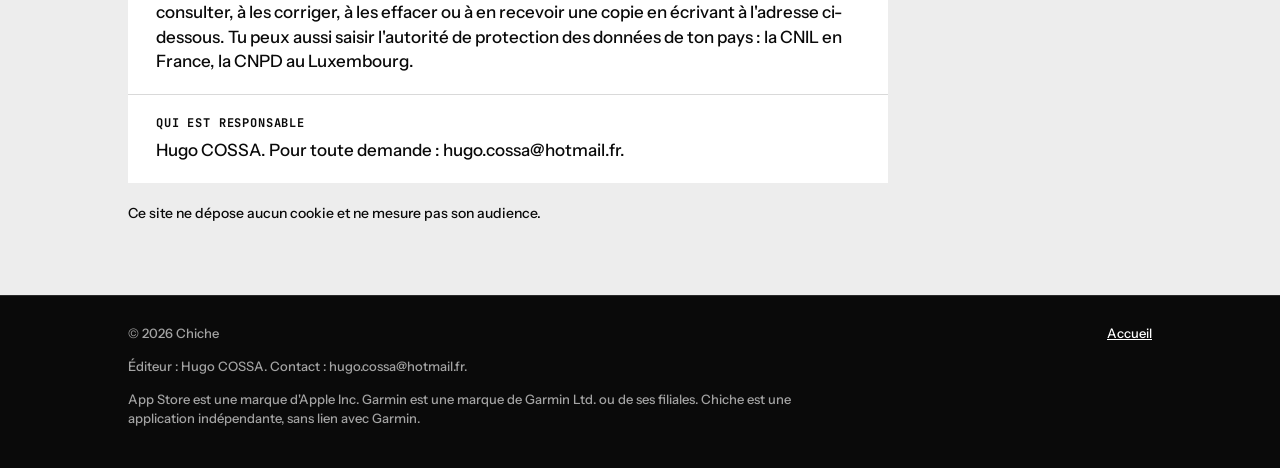
==== commit c41a9523: "Tes données : la mesure d'usage Co-Authored-By: Claude Opus 5.5 <noreply@anthropic.com>" ====
--- a/confidentialite.html
+++ b/confidentialite.html
@@ -31,6 +31,7 @@
       <div class="page__list">
         <section><h2>Ce que l'app enregistre</h2><p>Ton adresse e-mail et ton mot de passe (conservé sous forme chiffrée, illisible), ton pseudo, tes ligues, tes contrats, tes mises et tes points. Si tu signales un joueur, le texte de ton signalement. Si l'app rencontre une erreur, son message technique, sans rien de ce que tu as saisi, effacé au bout de 30 jours.</p></section>
         <section><h2>Tes sorties sportives</h2><p>Seulement si tu relies ta montre : la date, le type, la distance et la durée de tes sorties des 90 derniers jours, fournies par Garmin. Elles ne servent qu'à calculer ta cote et à juger tes contrats. Pour juger un contrat, seuls le temps et la distance sont tirés du fichier de la sortie concernée, jamais ta position ni ton cœur ; cet extrait est effacé au bout de 8 jours. Ces données sont rangées chez Supabase et nulle part ailleurs. Elles ne sont ni vendues ni transmises à un tiers, et aucun système d'intelligence artificielle ne les traite. Tu retires ton accord quand tu veux en déliant ta montre depuis le carnet : tes sorties sont alors effacées.</p></section>
+        <section><h2>Mesure d'usage</h2><p>Pour comprendre ce qui plaît, Chiche note les jours où tu ouvres l'app et cinq gestes : partager une invitation, un contrat ou un verdict, ouvrir un défi, voir le bilan de la semaine. Rien d'autre : ni ce que tu écris, ni ta position, ni rien qui vienne de Garmin. Ces notes restent chez Supabase, ne sont lues que par l'éditeur, sont effacées avec ton compte et au bout de 13 mois. Tu peux refuser depuis le carnet : ce qui était noté est alors effacé.</p></section>
         <section><h2>Ce que voient les autres</h2><p>Les membres de tes ligues voient ton pseudo, tes contrats, tes mises et tes points. Ils ne voient ni ton e-mail ni tes sorties.</p></section>
         <section><h2>Ce que l'app ne fait pas</h2><p>Pas de publicité, pas de revente de données, pas de suivi de ta position. Les points n'ont aucune valeur en argent.</p></section>
         <section><h2>Où sont les données</h2><p>Chez Supabase, dans un centre de données d'Amazon Web Services situé à Francfort, dans l'Union européenne. Le code qui sert à changer un mot de passe oublié est envoyé par e-mail par Resend, une société américaine, depuis ses serveurs d'Irlande : elle reçoit pour cela ton adresse e-mail et ce message, rien d'autre.</p></section>
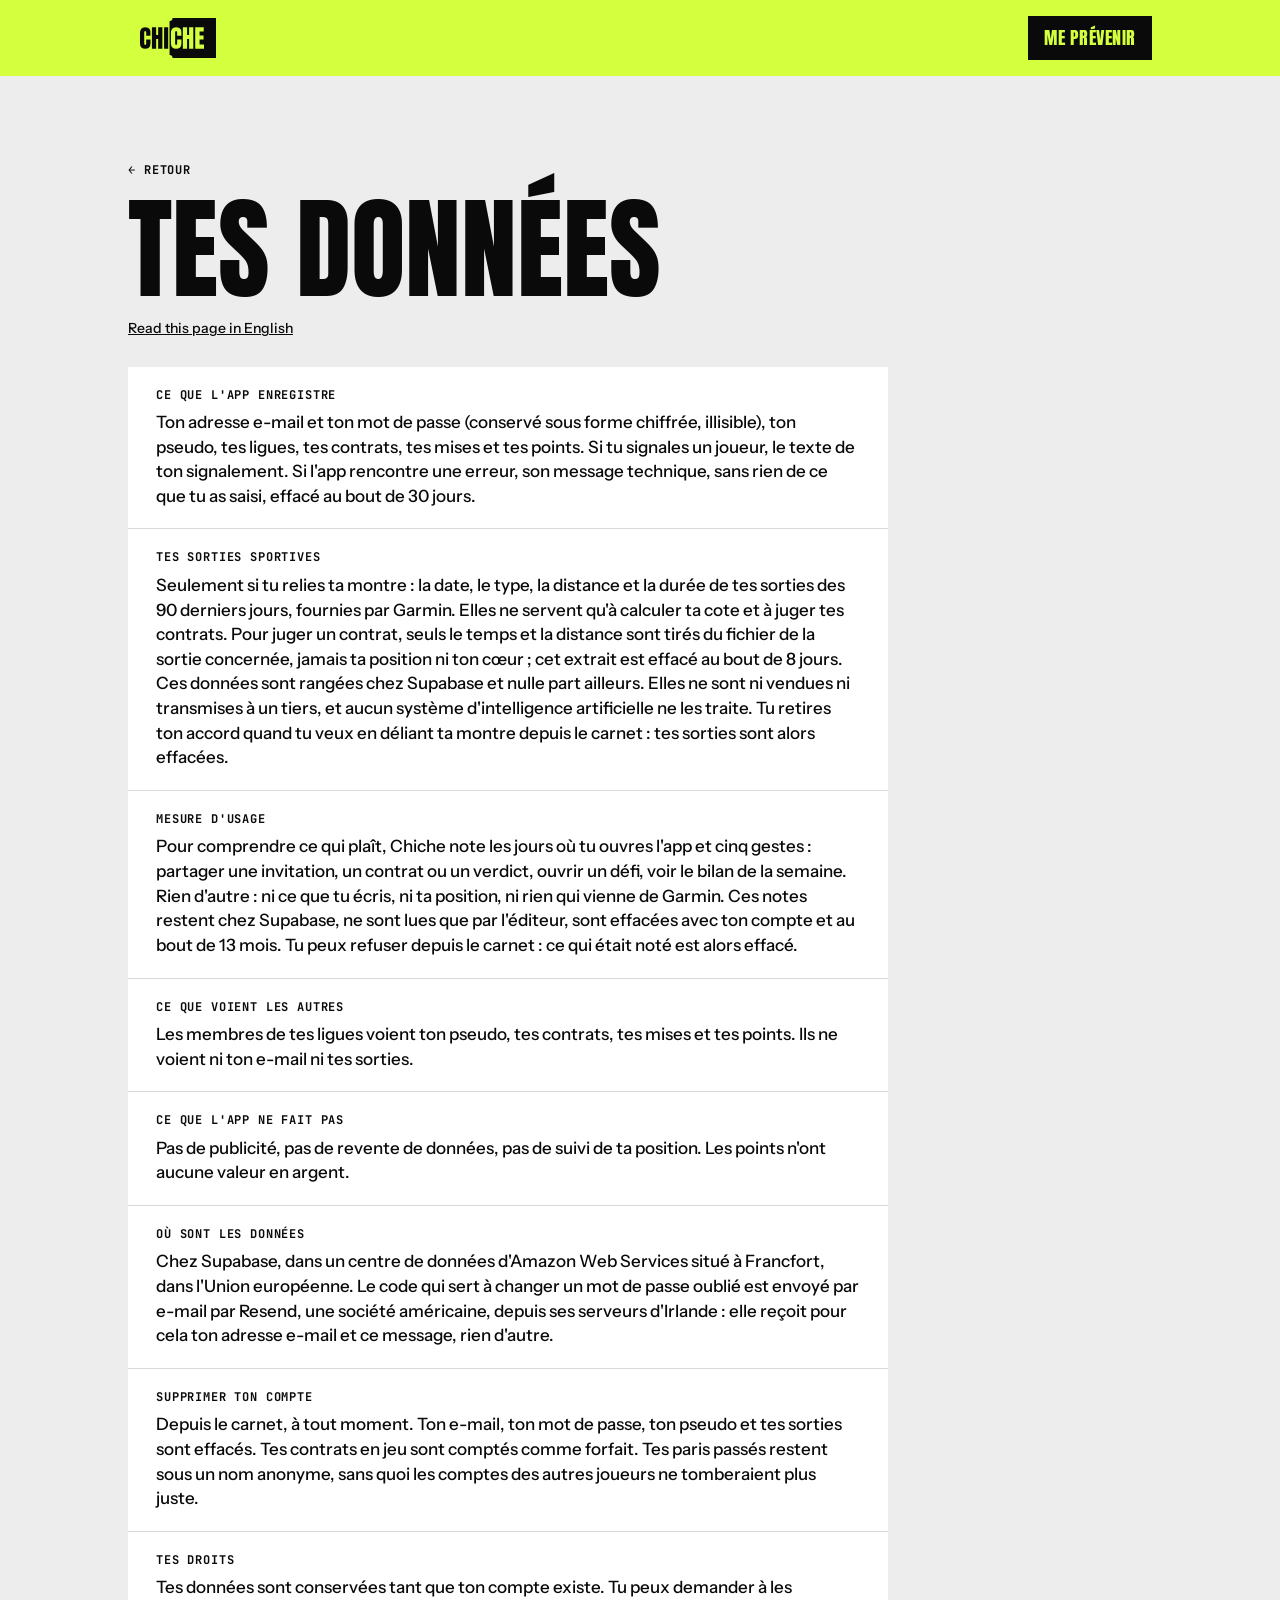
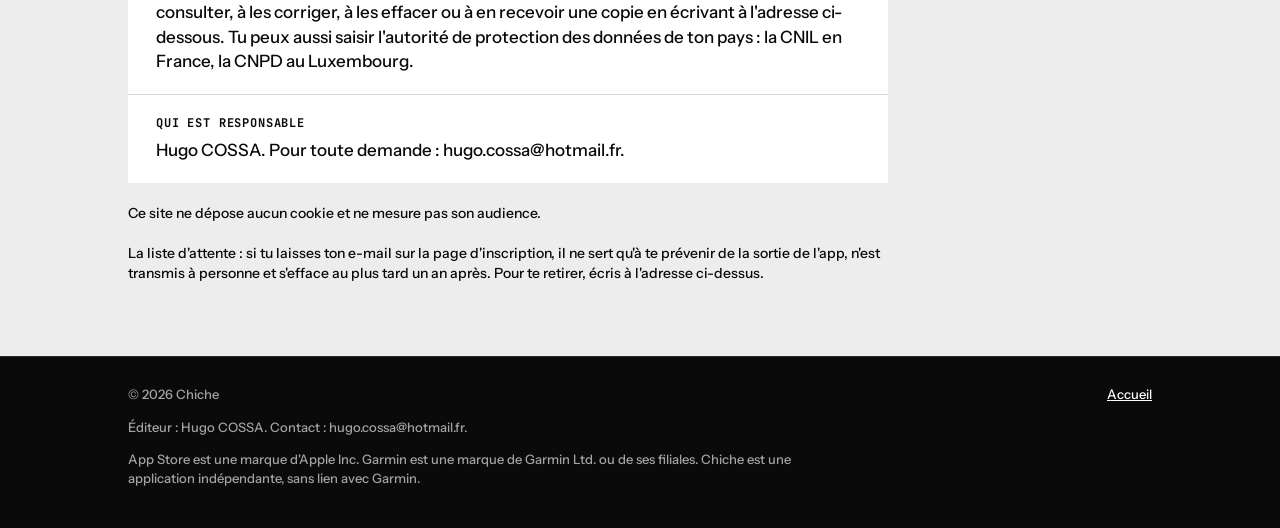
==== commit ddfe30cc: "Liste d'attente : s'inscrire pour être prévenu de la sortie Co-Authored-By: Claude Opus 5.5 <noreply" ====
--- a/confidentialite.html
+++ b/confidentialite.html
@@ -40,6 +40,7 @@
         <section><h2>Qui est responsable</h2><p>Hugo COSSA. Pour toute demande : hugo.cossa@hotmail.fr.</p></section>
       </div>
       <p class="page__note">Ce site ne dépose aucun cookie et ne mesure pas son audience.</p>
+      <p class="page__note">La liste d'attente : si tu laisses ton e-mail sur la page d'inscription, il ne sert qu'à te prévenir de la sortie de l'app, n'est transmis à personne et s'efface au plus tard un an après. Pour te retirer, écris à l'adresse ci-dessus.</p>
     </div>
   </main>
 
--- a/styles.css
+++ b/styles.css
@@ -710,3 +710,63 @@
   text-transform: uppercase;
   text-decoration: none;
 }
+
+/* ---- Inscription à la sortie ---- */
+.signup {
+  padding-block: clamp(40px, 8vw, 96px);
+}
+.signup__text {
+  max-width: 46ch;
+  margin: 18px 0 0;
+}
+.signup__form {
+  margin-top: 28px;
+  max-width: 520px;
+  display: grid;
+  gap: 12px;
+}
+.signup__email {
+  min-height: 56px;
+  padding: 0 14px;
+  border: 3px solid var(--ink);
+  background: var(--ticket);
+  color: var(--ink);
+  font: 600 18px / 1.2 var(--text);
+}
+.signup__email:focus-visible {
+  outline: 3px solid var(--ink);
+  outline-offset: 3px;
+}
+.signup__platforms {
+  margin: 8px 0 0;
+  padding: 0;
+  border: 0;
+  display: grid;
+  gap: 8px;
+}
+.signup__platforms .side[aria-pressed="true"] {
+  background: var(--ink);
+  color: var(--acid);
+}
+.signup__go {
+  margin-top: 8px;
+}
+.signup__go:disabled {
+  opacity: 0.6;
+  cursor: progress;
+}
+.signup__status {
+  margin: 0;
+  min-height: 1.4em;
+  font-weight: 700;
+}
+.signup__legal {
+  margin: 0;
+  font-size: 14px;
+  max-width: 60ch;
+}
+.signup__form--done .signup__email,
+.signup__form--done .signup__platforms,
+.signup__form--done .signup__go {
+  display: none;
+}
